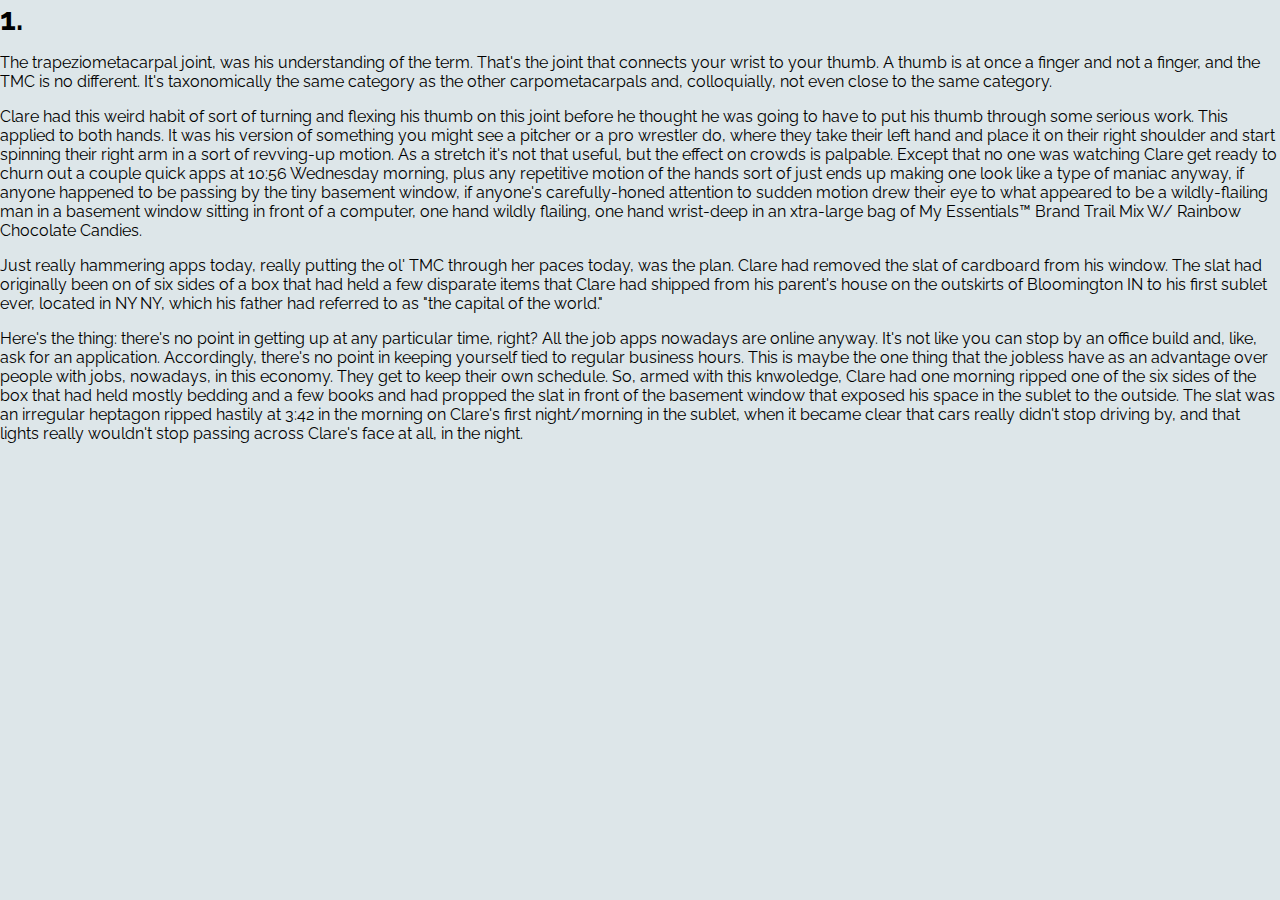
==== stories/one.html @ c6b26257 "Organizes css to support multiple pages. Progress on story 1 content." ====
<!DOCTYPE html>
<html>
	
	<head>
		
		<title>1</title>
		
		<link rel="stylesheet" href="../stylesheets/base.css" type="text/css">
		
		<link href='http://fonts.googleapis.com/css?family=Raleway:700,400' rel='stylesheet'>
		
		
	</head>
	
	<body>
		
		<article class="story">
			<h1 class="story-title">1.</h1>
		
			<p>
				The trapeziometacarpal joint, was his understanding of the term. That's the joint that connects your wrist to your thumb. A thumb is at once a finger and not a finger, and the TMC is no different. It's taxonomically the same category as the other carpometacarpals and, colloquially, not even close to the same category.
			</p>
			
			<p>
				Clare had this weird habit of sort of turning and flexing his thumb on this joint before he thought he was going to have to put his thumb through some serious work. This applied to both hands. It was his version of something you might see a pitcher or a pro wrestler do, where they take their left hand and place it on their right shoulder and start spinning their right arm in a sort of revving-up motion. As a stretch it's not that useful, but the effect on crowds is palpable. Except that no one was watching Clare get ready to churn out a couple quick apps at 10:56 Wednesday morning, plus any repetitive motion of the hands sort of just ends up making one look like a type of maniac anyway, if anyone happened to be passing by the tiny basement window, if anyone's carefully-honed attention to sudden motion drew their eye to what appeared to be a wildly-flailing man in a basement window sitting in front of a computer, one hand wildly flailing, one hand wrist-deep in an xtra-large bag of My Essentials&trade; Brand Trail Mix W/ Rainbow Chocolate Candies.
			</p>
			
			<p>
				Just really hammering apps today, really putting the ol' TMC through her paces today, was the plan. Clare had removed the slat of cardboard from his window. The slat had originally been on of six sides of a box that had held a few disparate items that Clare had shipped from his parent's house on the outskirts of Bloomington IN to his first sublet ever, located in NY NY, which his father had referred to as "the capital of the world."
			</p>
			
			<p>
				Here's the thing: there's no point in getting up at any particular time, right? All the job apps nowadays are online anyway. It's not like you can stop by an office build and, like, ask for an application. Accordingly, there's no point in keeping yourself tied to regular business hours. This is maybe the one thing that the jobless have as an advantage over people with jobs, nowadays, in this economy. They get to keep their own schedule. So, armed with this knwoledge, Clare had one morning ripped one of the six sides of the box that had held mostly bedding and a few books and had propped the slat in front of the basement window that exposed his space in the sublet to the outside. The slat was an irregular heptagon ripped hastily at 3:42 in the morning on Clare's first night/morning in the sublet, when it became clear that cars really didn't stop driving by, and that lights really wouldn't stop passing across Clare's face at all, in the night.
			</p>
		</article>
		
		
		
		
		
		
		
		
		
		
		
	</body>
	
	
	
	
	
</html>
---- stylesheets/base.css ----
/*reset*/

body, div, h1, section, h3, ul, li, header {
  padding: 0;
  margin: 0;
  border: 0;
  font-family: inherit;
}

a {
  text-decoration: underline;
  color: inherit;
}

a:visited {
  color: inherit
}

a:hover {
  color: none;
	font-weight: bold;
}

ul {
  list-style: none;
}

/*clearfix*/

.group:after {
  content: "";
  display: block;
  clear: both;
}

/*body styles*/

body {
  background: #dde6e9;
  font-family: 'Raleway', sans-serif;
}
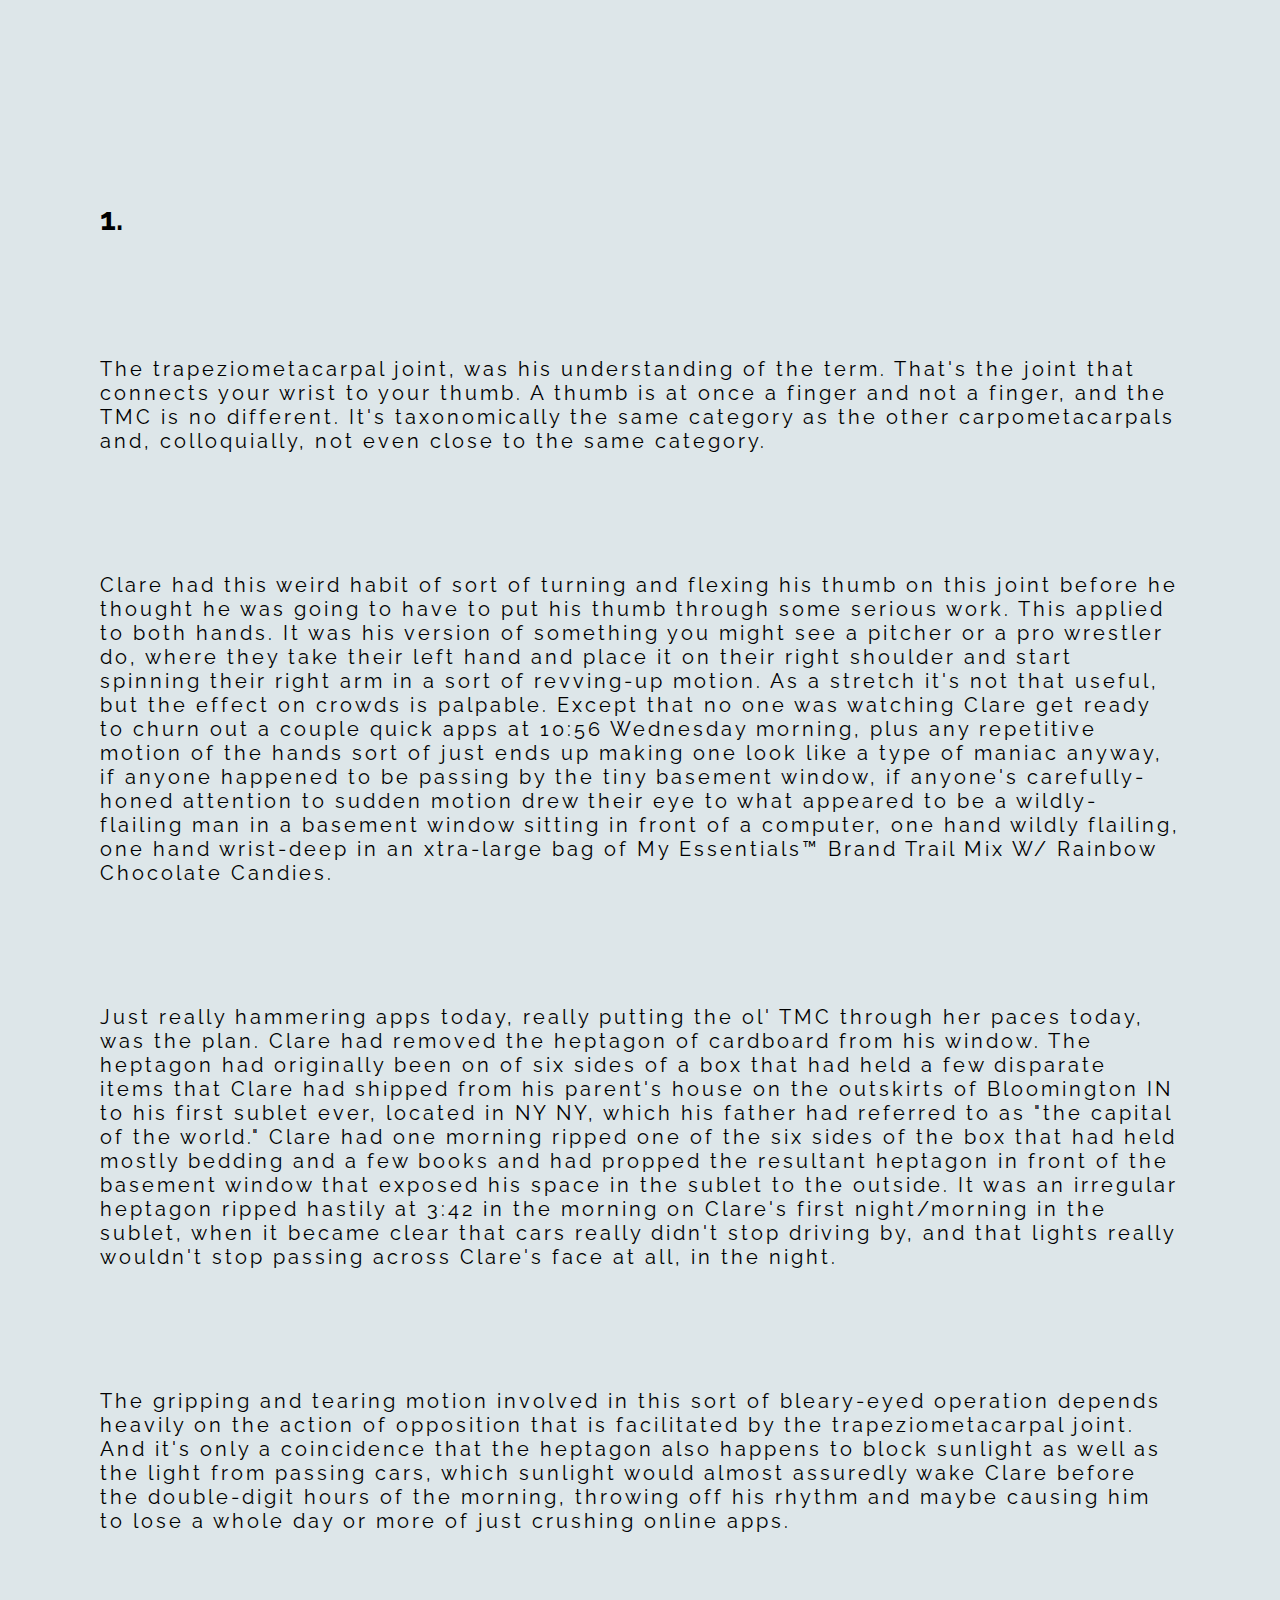
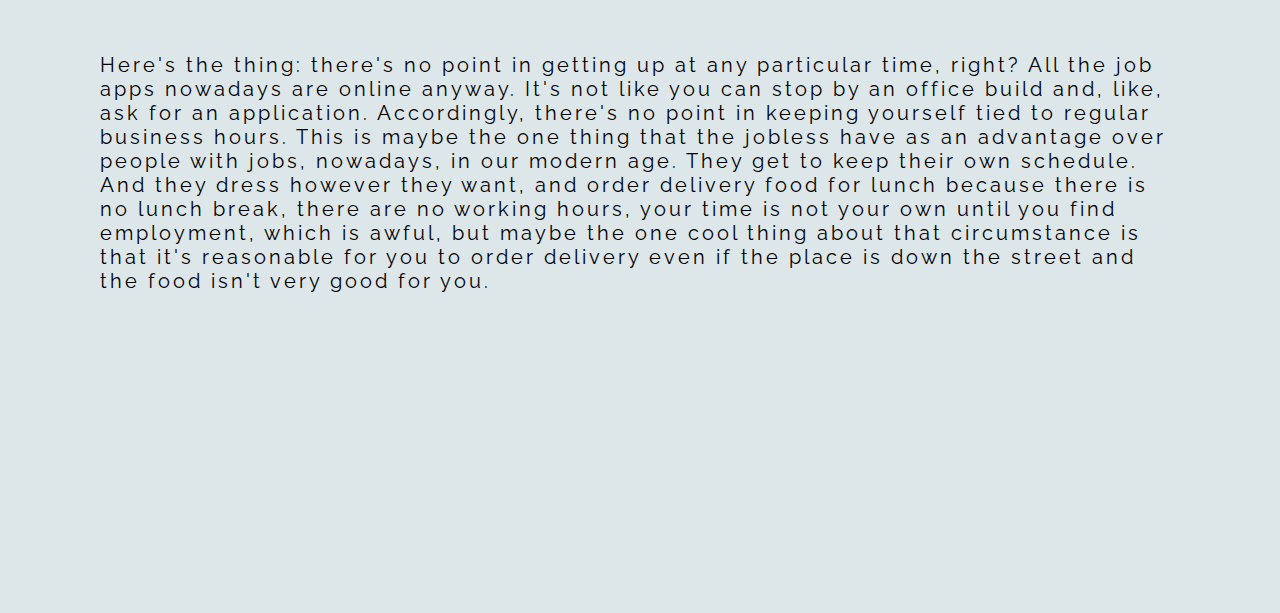
==== commit b91642ff: "Adds styles to story page. Progress on story 1. Removes one line from home page." ====
--- a/stories/one.html
+++ b/stories/one.html
@@ -6,6 +6,7 @@
 		<title>1</title>
 		
 		<link rel="stylesheet" href="../stylesheets/base.css" type="text/css">
+		<link rel="stylesheet" href="../stylesheets/story.css" type="text/css">
 		
 		<link href='http://fonts.googleapis.com/css?family=Raleway:700,400' rel='stylesheet'>
 		
@@ -26,11 +27,15 @@
 			</p>
 			
 			<p>
-				Just really hammering apps today, really putting the ol' TMC through her paces today, was the plan. Clare had removed the slat of cardboard from his window. The slat had originally been on of six sides of a box that had held a few disparate items that Clare had shipped from his parent's house on the outskirts of Bloomington IN to his first sublet ever, located in NY NY, which his father had referred to as "the capital of the world."
+				Just really hammering apps today, really putting the ol' TMC through her paces today, was the plan. Clare had removed the heptagon of cardboard from his window. The heptagon had originally been on of six sides of a box that had held a few disparate items that Clare had shipped from his parent's house on the outskirts of Bloomington IN to his first sublet ever, located in NY NY, which his father had referred to as "the capital of the world." Clare had one morning ripped one of the six sides of the box that had held mostly bedding and a few books and had propped the resultant heptagon in front of the basement window that exposed his space in the sublet to the outside. It was an irregular heptagon ripped hastily at 3:42 in the morning on Clare's first night/morning in the sublet, when it became clear that cars really didn't stop driving by, and that lights really wouldn't stop passing across Clare's face at all, in the night.
 			</p>
 			
 			<p>
-				Here's the thing: there's no point in getting up at any particular time, right? All the job apps nowadays are online anyway. It's not like you can stop by an office build and, like, ask for an application. Accordingly, there's no point in keeping yourself tied to regular business hours. This is maybe the one thing that the jobless have as an advantage over people with jobs, nowadays, in this economy. They get to keep their own schedule. So, armed with this knwoledge, Clare had one morning ripped one of the six sides of the box that had held mostly bedding and a few books and had propped the slat in front of the basement window that exposed his space in the sublet to the outside. The slat was an irregular heptagon ripped hastily at 3:42 in the morning on Clare's first night/morning in the sublet, when it became clear that cars really didn't stop driving by, and that lights really wouldn't stop passing across Clare's face at all, in the night.
+				The gripping and tearing motion involved in this sort of bleary-eyed operation depends heavily on the action of opposition that is facilitated by the trapeziometacarpal joint. And it's only a coincidence that the heptagon also happens to block sunlight as well as the light from passing cars, which sunlight would almost assuredly wake Clare before the double-digit hours of the morning, throwing off his rhythm and maybe causing him to lose a whole day or more of just crushing online apps.
+			</p>
+			
+			<p>
+				Here's the thing: there's no point in getting up at any particular time, right? All the job apps nowadays are online anyway. It's not like you can stop by an office build and, like, ask for an application. Accordingly, there's no point in keeping yourself tied to regular business hours. This is maybe the one thing that the jobless have as an advantage over people with jobs, nowadays, in our modern age. They get to keep their own schedule. And they dress however they want, and order delivery food for lunch because there is no lunch break, there are no working hours, your time is not your own until you find employment, which is awful, but maybe the one cool thing about that circumstance is that it's reasonable for you to order delivery even if the place is down the street and the food isn't very good for you.
 			</p>
 		</article>
 		
--- a/stylesheets/story.css
+++ b/stylesheets/story.css
@@ -0,0 +1,13 @@
+.story {
+	margin: 100px auto;
+	padding: 100px;
+}
+
+.story > p {
+	font-size: 20px;
+	letter-spacing: 3px;
+	margin: 120px 0;
+	
+	word-wrap: break-word;
+	text-indent: 0;
+}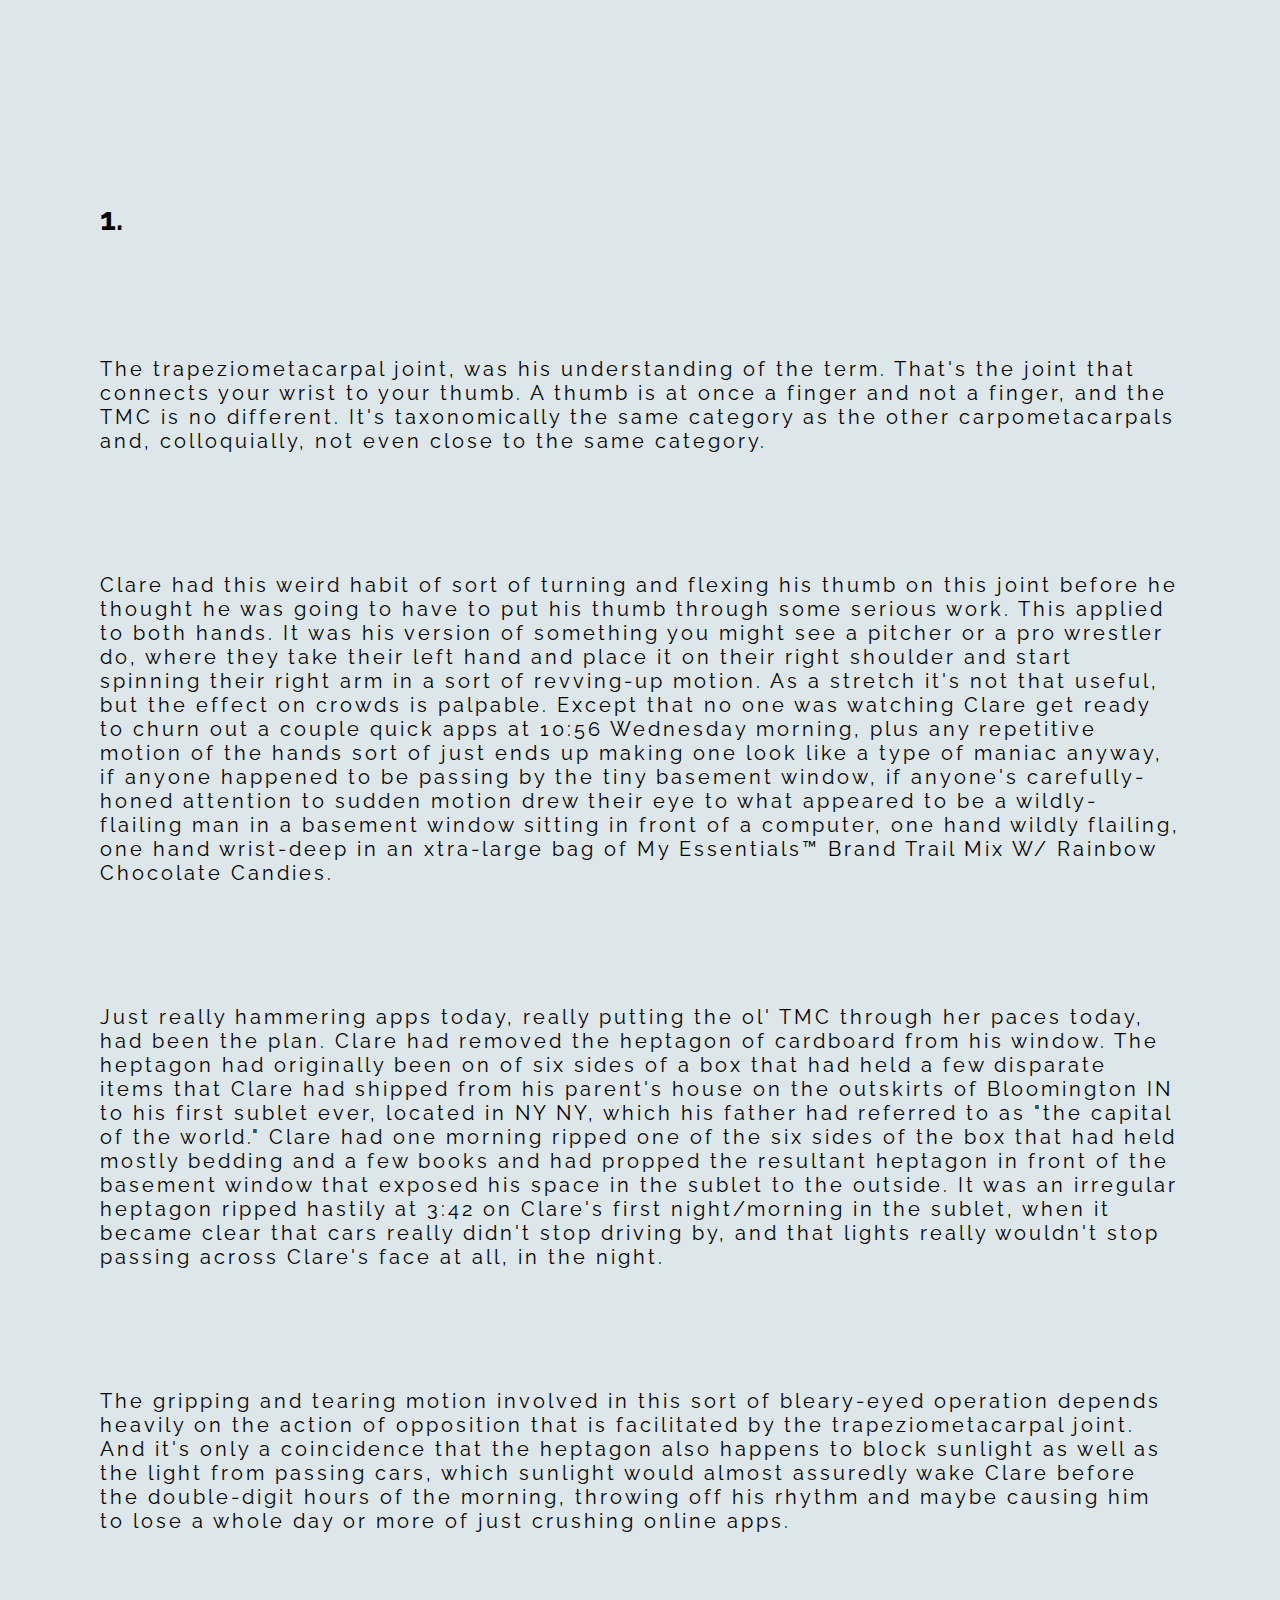
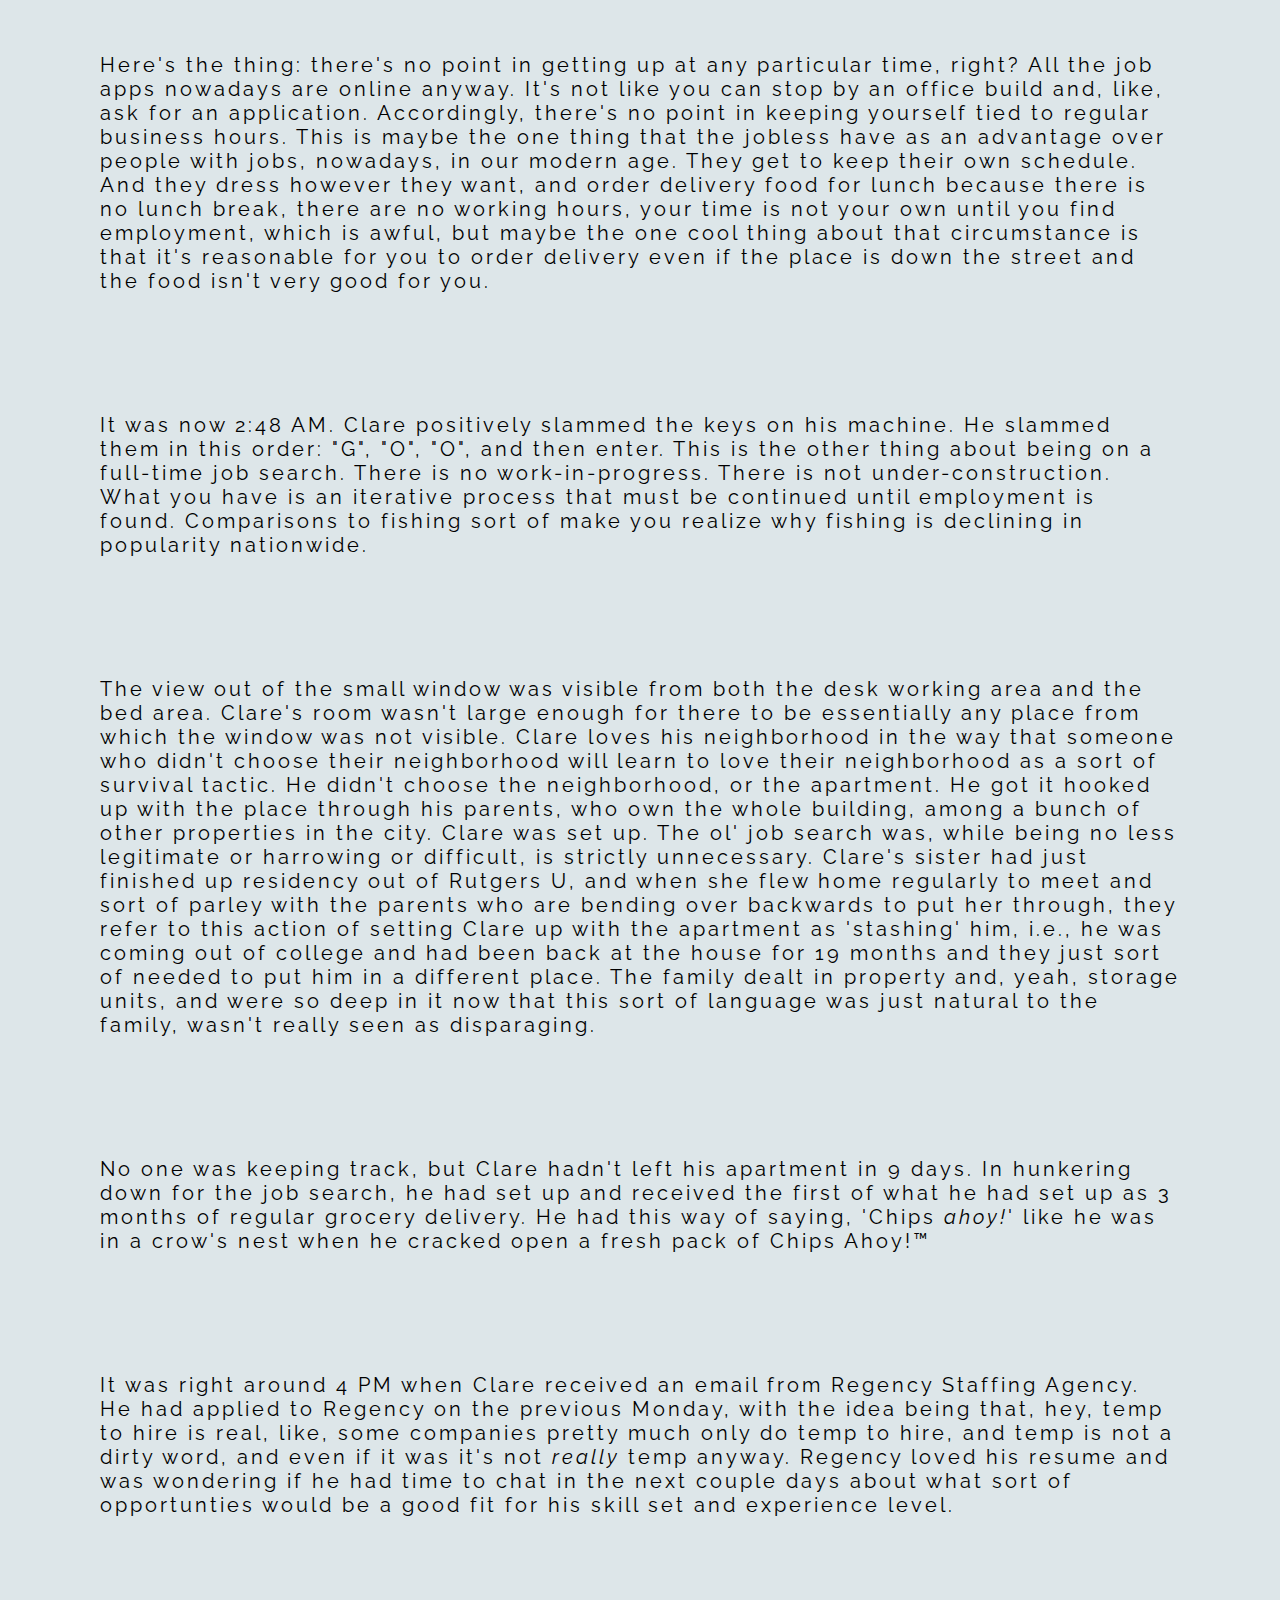
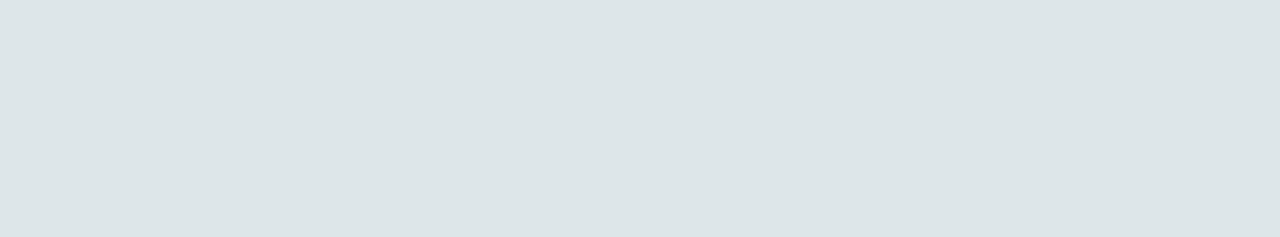
==== commit 3f33337d: "updates to first story" ====
--- a/stories/one.html
+++ b/stories/one.html
@@ -27,7 +27,7 @@
 			</p>
 			
 			<p>
-				Just really hammering apps today, really putting the ol' TMC through her paces today, was the plan. Clare had removed the heptagon of cardboard from his window. The heptagon had originally been on of six sides of a box that had held a few disparate items that Clare had shipped from his parent's house on the outskirts of Bloomington IN to his first sublet ever, located in NY NY, which his father had referred to as "the capital of the world." Clare had one morning ripped one of the six sides of the box that had held mostly bedding and a few books and had propped the resultant heptagon in front of the basement window that exposed his space in the sublet to the outside. It was an irregular heptagon ripped hastily at 3:42 in the morning on Clare's first night/morning in the sublet, when it became clear that cars really didn't stop driving by, and that lights really wouldn't stop passing across Clare's face at all, in the night.
+				Just really hammering apps today, really putting the ol' TMC through her paces today, had been the plan. Clare had removed the heptagon of cardboard from his window. The heptagon had originally been on of six sides of a box that had held a few disparate items that Clare had shipped from his parent's house on the outskirts of Bloomington IN to his first sublet ever, located in NY NY, which his father had referred to as "the capital of the world." Clare had one morning ripped one of the six sides of the box that had held mostly bedding and a few books and had propped the resultant heptagon in front of the basement window that exposed his space in the sublet to the outside. It was an irregular heptagon ripped hastily at 3:42 on Clare's first night/morning in the sublet, when it became clear that cars really didn't stop driving by, and that lights really wouldn't stop passing across Clare's face at all, in the night.
 			</p>
 			
 			<p>
@@ -36,6 +36,22 @@
 			
 			<p>
 				Here's the thing: there's no point in getting up at any particular time, right? All the job apps nowadays are online anyway. It's not like you can stop by an office build and, like, ask for an application. Accordingly, there's no point in keeping yourself tied to regular business hours. This is maybe the one thing that the jobless have as an advantage over people with jobs, nowadays, in our modern age. They get to keep their own schedule. And they dress however they want, and order delivery food for lunch because there is no lunch break, there are no working hours, your time is not your own until you find employment, which is awful, but maybe the one cool thing about that circumstance is that it's reasonable for you to order delivery even if the place is down the street and the food isn't very good for you.
+			</p>
+			
+			<p>
+				It was now 2:48 AM. Clare positively slammed the keys on his machine. He slammed them in this order: "G", "O", "O", and then enter. This is the other thing about being on a full-time job search. There is no work-in-progress. There is not under-construction. What you have is an iterative process that must be continued until employment is found. Comparisons to fishing sort of make you realize why fishing is declining in popularity nationwide. 
+			</p>
+			
+			<p>
+				The view out of the small window was visible from both the desk working area and the bed area. Clare's room wasn't large enough for there to be essentially any place from which the window was not visible. Clare loves his neighborhood in the way that someone who didn't choose their neighborhood will learn to love their neighborhood as a sort of survival tactic. He didn't choose the neighborhood, or the apartment. He got it hooked up with the place through his parents, who own the whole building, among a bunch of other properties in the city. Clare was set up. The ol' job search was, while being no less legitimate or harrowing or difficult, is strictly unnecessary. Clare's sister had just finished up residency out of Rutgers U, and when she flew home regularly to meet and sort of parley with the parents who are bending over backwards to put her through, they refer to this action of setting Clare up with the apartment as 'stashing' him, i.e., he was coming out of college and had been back at the house for 19 months and they just sort of needed to put him in a different place. The family dealt in property and, yeah, storage units, and were so deep in it now that this sort of language was just natural to the family, wasn't really seen as disparaging.
+			</p>
+			
+			<p>
+				No one was keeping track, but Clare hadn't left his apartment in 9 days. In hunkering down for the job search, he had set up and received the first of what he had set up as 3 months of regular grocery delivery. He had this way of saying, 'Chips <i>ahoy!</i>' like he was in a crow's nest when he cracked open a fresh pack of Chips Ahoy!&trade;
+			</p>
+			
+			<p>
+				It was right around 4 PM when Clare received an email from Regency Staffing Agency. He had applied to Regency on the previous Monday, with the idea being that, hey, temp to hire is real, like, some companies pretty much only do temp to hire, and temp is not a dirty word, and even if it was it's not <i>really</i> temp anyway. Regency loved his resume and was wondering if he had time to chat in the next couple days about what sort of opportunties would be a good fit for his skill set and experience level.
 			</p>
 		</article>
 		
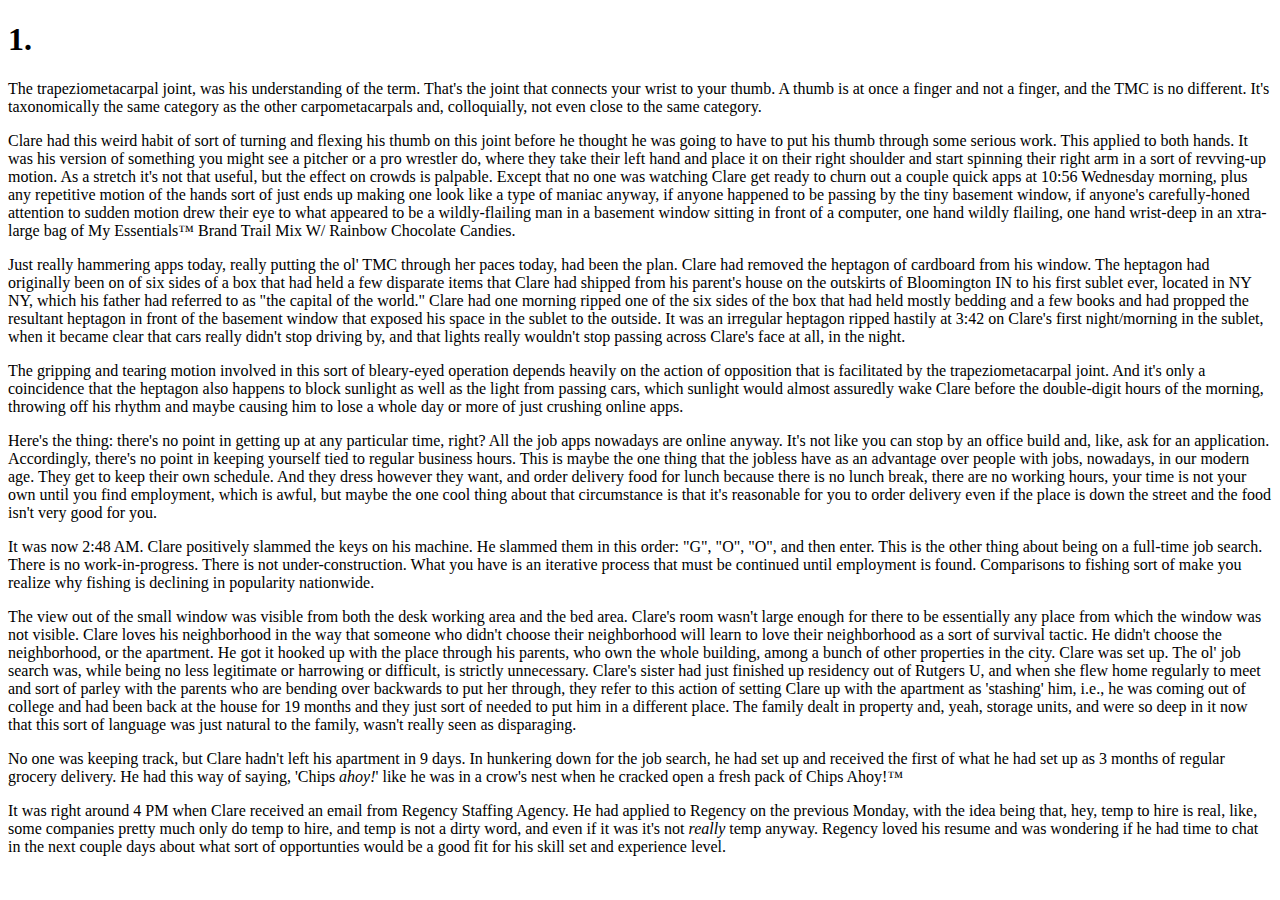
==== commit e5277f30: "update: get rid of almost everything" ====
--- a/stories/one.html
+++ b/stories/one.html
@@ -2,15 +2,7 @@
 <html>
 	
 	<head>
-		
-		<title>1</title>
-		
-		<link rel="stylesheet" href="../stylesheets/base.css" type="text/css">
-		<link rel="stylesheet" href="../stylesheets/story.css" type="text/css">
-		
-		<link href='http://fonts.googleapis.com/css?family=Raleway:700,400' rel='stylesheet'>
-		
-		
+		<title>1</title>		
 	</head>
 	
 	<body>
